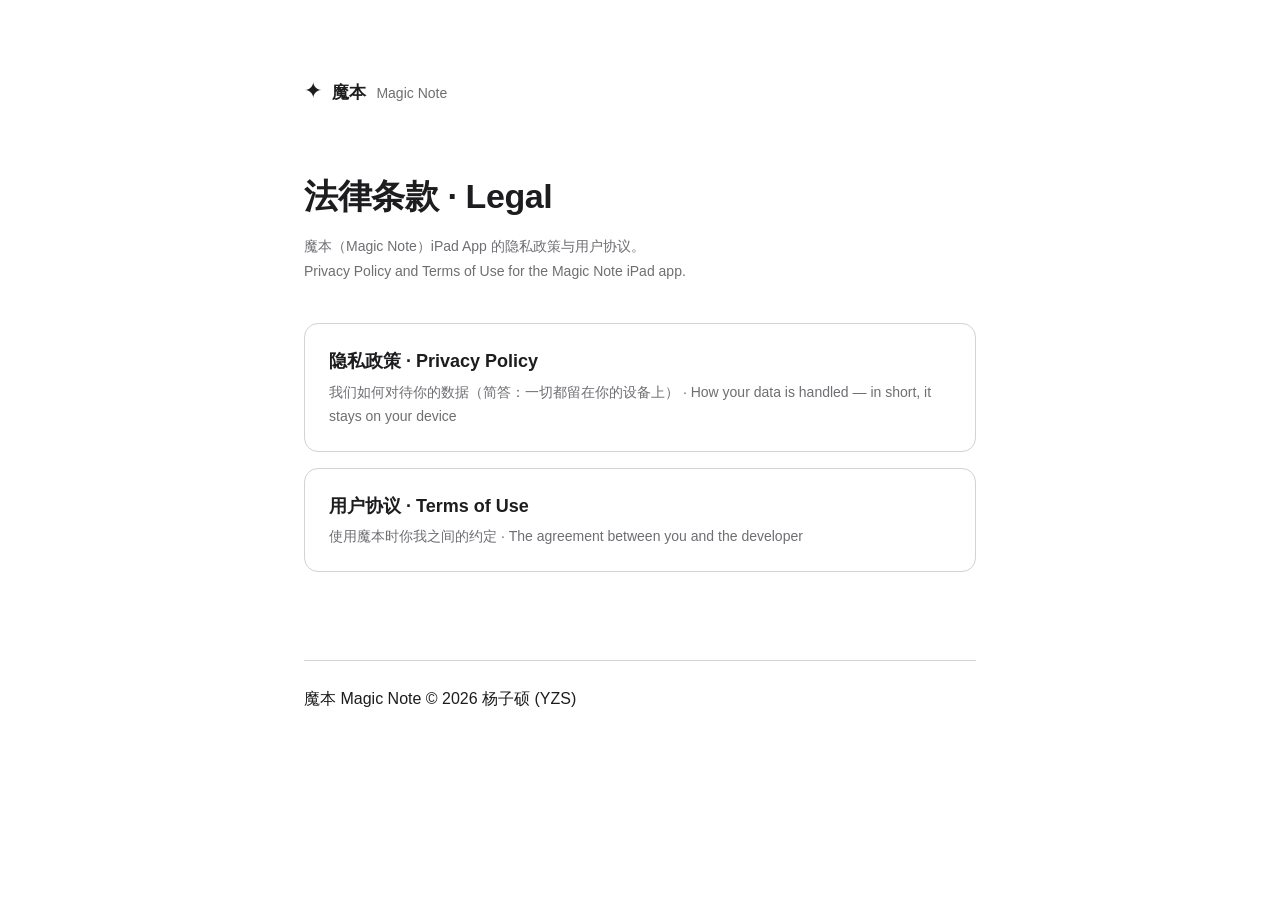
==== index.html @ 9b897fe8 "魔本 Magic Note 隐私政策与用户协议页面" ====
<!DOCTYPE html>
<html lang="zh-Hans">
<head>
  <meta charset="UTF-8" />
  <meta name="viewport" content="width=device-width, initial-scale=1.0" />
  <title>魔本 Magic Note · 法律条款 Legal</title>
  <link rel="stylesheet" href="style.css" />
</head>
<body>
  <div class="wrap">
    <header class="site">
      <span class="brand">
        <span class="mark">✦</span>
        <span class="name">魔本</span>
        <span class="en">Magic Note</span>
      </span>
    </header>

    <h1>法律条款 · Legal</h1>
    <p class="updated">魔本（Magic Note）iPad App 的隐私政策与用户协议。<br />
    Privacy Policy and Terms of Use for the Magic Note iPad app.</p>

    <ul class="card-list">
      <li>
        <a href="privacy.html">
          <div class="title">隐私政策 · Privacy Policy</div>
          <div class="sub">我们如何对待你的数据（简答：一切都留在你的设备上） · How your data is handled — in short, it stays on your device</div>
        </a>
      </li>
      <li>
        <a href="terms.html">
          <div class="title">用户协议 · Terms of Use</div>
          <div class="sub">使用魔本时你我之间的约定 · The agreement between you and the developer</div>
        </a>
      </li>
    </ul>

    <footer class="site">
      <p>魔本 Magic Note © 2026 杨子硕 (YZS)</p>
    </footer>
  </div>
</body>
</html>
---- style.css ----
:root {
  --ink: #1d1d1f;
  --secondary: #6e6e73;
  --hairline: #d2d2d7;
  --accent: #0066cc;
  --paper: #ffffff;
}

* { margin: 0; padding: 0; box-sizing: border-box; }

body {
  font-family: -apple-system, BlinkMacSystemFont, "SF Pro Text", "PingFang SC",
    "Hiragino Sans GB", "Segoe UI", Roboto, "Helvetica Neue", Arial, sans-serif;
  background: var(--paper);
  color: var(--ink);
  line-height: 1.75;
  -webkit-font-smoothing: antialiased;
}

.wrap {
  max-width: 720px;
  margin: 0 auto;
  padding: 48px 24px 96px;
}

header.site {
  padding-top: 24px;
  margin-bottom: 56px;
}

.brand {
  display: flex;
  align-items: baseline;
  gap: 10px;
  text-decoration: none;
  color: var(--ink);
}

.brand .mark { font-size: 22px; }

.brand .name {
  font-size: 17px;
  font-weight: 600;
  letter-spacing: 0.2px;
}

.brand .en {
  font-size: 14px;
  color: var(--secondary);
  font-weight: 400;
}

h1 {
  font-size: 34px;
  font-weight: 700;
  letter-spacing: -0.4px;
  margin-bottom: 8px;
}

.updated {
  color: var(--secondary);
  font-size: 14px;
  margin-bottom: 40px;
}

h2 {
  font-size: 21px;
  font-weight: 600;
  margin: 44px 0 12px;
  letter-spacing: -0.2px;
}

h3 {
  font-size: 17px;
  font-weight: 600;
  margin: 28px 0 8px;
}

p, li { font-size: 16px; color: var(--ink); }

p { margin-bottom: 14px; }

ul, ol { padding-left: 22px; margin-bottom: 14px; }

li { margin-bottom: 6px; }

a { color: var(--accent); text-decoration: none; }
a:hover { text-decoration: underline; }

.lang-divider {
  margin: 72px 0 56px;
  border: none;
  border-top: 1px solid var(--hairline);
  position: relative;
}

.summary {
  background: #f5f5f7;
  border-radius: 14px;
  padding: 20px 22px;
  margin: 24px 0 8px;
}

.summary p { margin-bottom: 6px; }
.summary p:last-child { margin-bottom: 0; }

footer.site {
  margin-top: 88px;
  padding-top: 24px;
  border-top: 1px solid var(--hairline);
  color: var(--secondary);
  font-size: 13px;
}

footer.site a { color: var(--secondary); }

nav.pages {
  display: flex;
  gap: 20px;
  margin-top: 14px;
  font-size: 14px;
}

.card-list { list-style: none; padding: 0; margin-top: 32px; }

.card-list li {
  border: 1px solid var(--hairline);
  border-radius: 14px;
  margin-bottom: 16px;
}

.card-list a {
  display: block;
  padding: 22px 24px;
  color: var(--ink);
}

.card-list a:hover { text-decoration: none; background: #f5f5f7; border-radius: 14px; }

.card-list .title { font-size: 18px; font-weight: 600; }

.card-list .sub { font-size: 14px; color: var(--secondary); margin-top: 2px; }
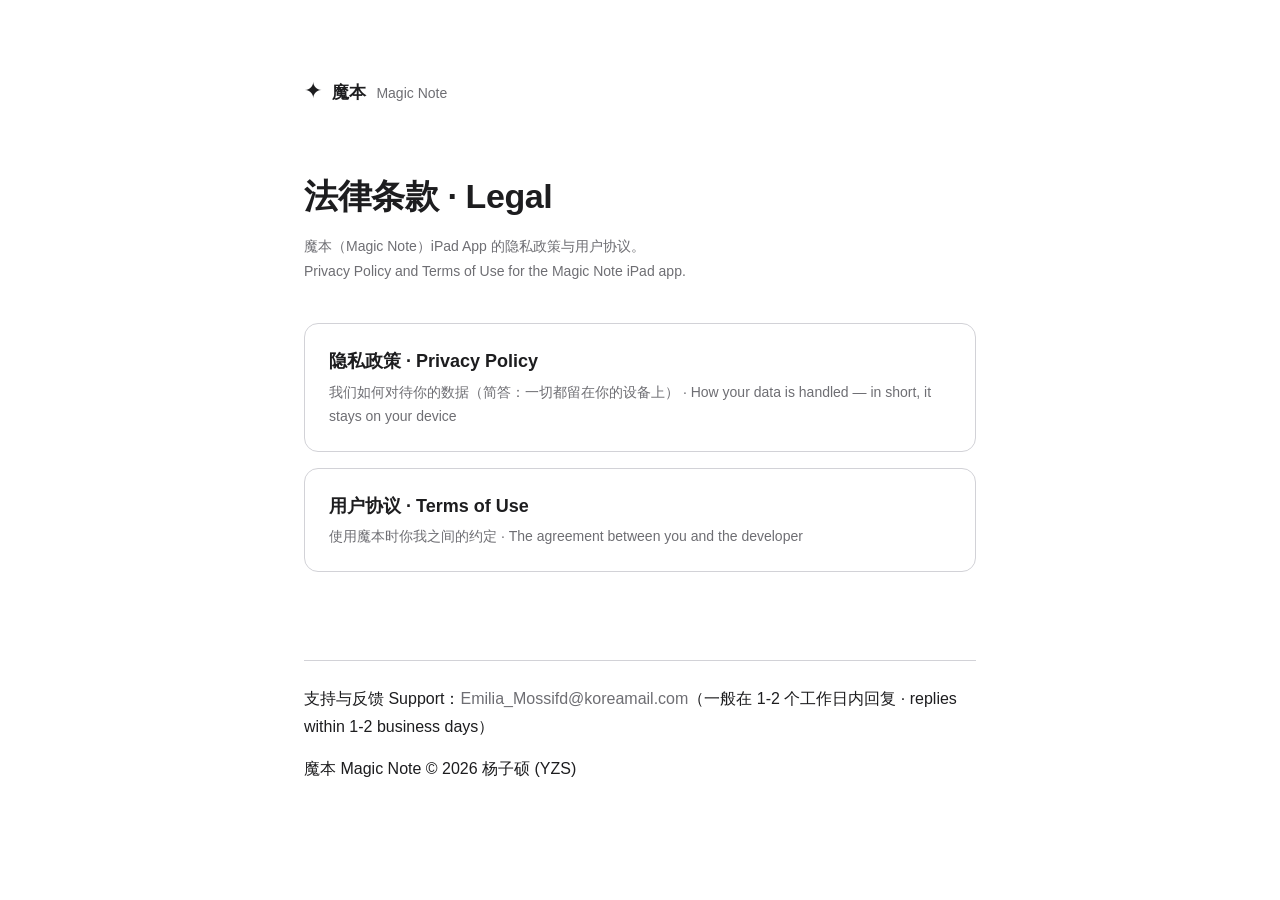
==== commit e5298008: "首页添加支持邮箱" ====
--- a/index.html
+++ b/index.html
@@ -36,6 +36,7 @@
     </ul>
 
     <footer class="site">
+      <p>支持与反馈 Support：<a href="mailto:Emilia_Mossifd@koreamail.com">Emilia_Mossifd@koreamail.com</a>（一般在 1-2 个工作日内回复 · replies within 1-2 business days）</p>
       <p>魔本 Magic Note © 2026 杨子硕 (YZS)</p>
     </footer>
   </div>
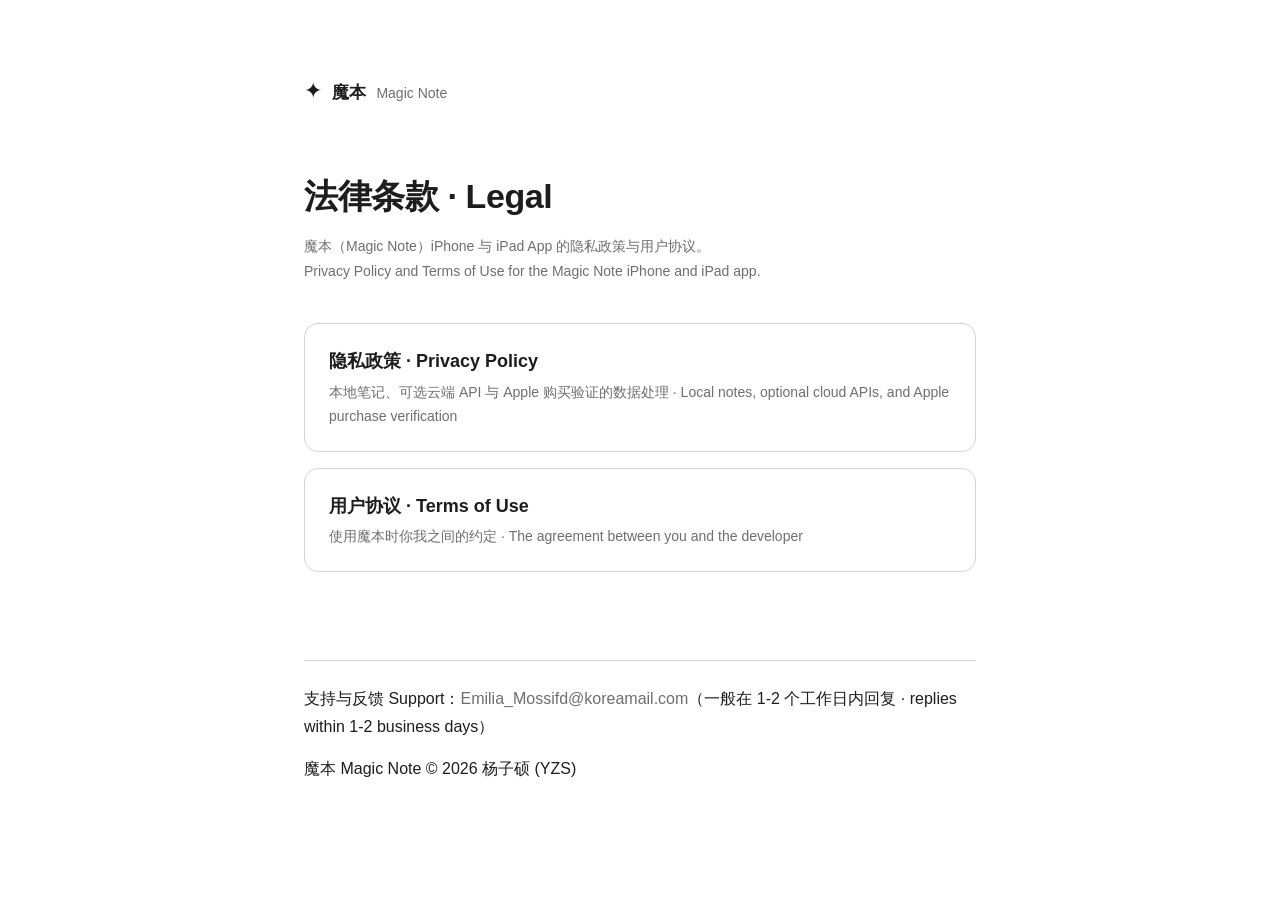
==== commit 67e5e890: "Update purchase privacy disclosures for Magic Note 2.1" ====
--- a/index.html
+++ b/index.html
@@ -17,14 +17,14 @@
     </header>
 
     <h1>法律条款 · Legal</h1>
-    <p class="updated">魔本（Magic Note）iPad App 的隐私政策与用户协议。<br />
-    Privacy Policy and Terms of Use for the Magic Note iPad app.</p>
+    <p class="updated">魔本（Magic Note）iPhone 与 iPad App 的隐私政策与用户协议。<br />
+    Privacy Policy and Terms of Use for the Magic Note iPhone and iPad app.</p>
 
     <ul class="card-list">
       <li>
         <a href="privacy.html">
           <div class="title">隐私政策 · Privacy Policy</div>
-          <div class="sub">我们如何对待你的数据（简答：一切都留在你的设备上） · How your data is handled — in short, it stays on your device</div>
+          <div class="sub">本地笔记、可选云端 API 与 Apple 购买验证的数据处理 · Local notes, optional cloud APIs, and Apple purchase verification</div>
         </a>
       </li>
       <li>
